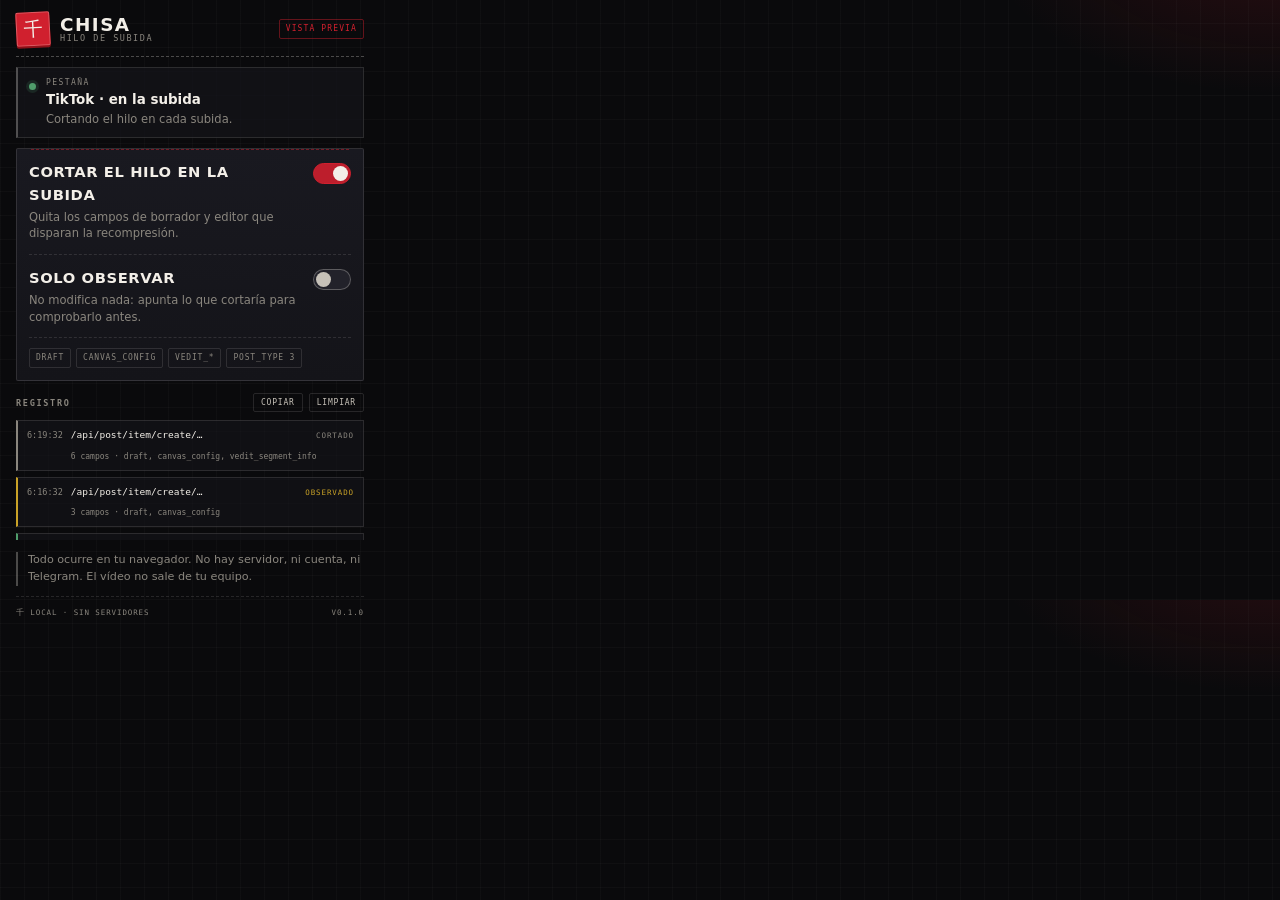
==== popup.html @ 880a68f1 "Chisa - hilo de subida: extension local, sin servidores" ====
<!doctype html>
<html lang="es">
  <head>
    <meta charset="utf-8" />
    <meta name="viewport" content="width=device-width, initial-scale=1" />
    <title>Chisa · hilo de subida</title>
    <link rel="stylesheet" href="popup.css" />
  </head>
  <body>
    <header class="head">
      <span class="seal" aria-hidden="true">千</span>
      <span class="brand">
        <strong>Chisa</strong>
        <em>hilo de subida</em>
      </span>
      <span id="previewTag" class="preview-tag" hidden>vista previa</span>
    </header>

    <section class="status" aria-live="polite">
      <span class="dot" id="dot"></span>
      <span class="status-copy">
        <span class="status-label">Pestaña</span>
        <strong id="tabState">Comprobando…</strong>
        <small id="tabHint">—</small>
      </span>
    </section>

    <section class="card">
      <label class="switch-row">
        <span class="switch-copy">
          <strong>Cortar el hilo en la subida</strong>
          <small>Quita los campos de borrador y editor que disparan la recompresión.</small>
        </span>
        <input id="active" class="sr" type="checkbox" />
        <span class="switch" aria-hidden="true"></span>
      </label>

      <label class="switch-row sub" id="dryRow">
        <span class="switch-copy">
          <strong>Solo observar</strong>
          <small>No modifica nada: apunta lo que cortaría para comprobarlo antes.</small>
        </span>
        <input id="dryRun" class="sr" type="checkbox" checked />
        <span class="switch" aria-hidden="true"></span>
      </label>

      <div class="rules" aria-label="Campos que se cortan">
        <span>draft</span>
        <span>canvas_config</span>
        <span>vedit_*</span>
        <span>post_type 3</span>
      </div>
    </section>

    <section class="log">
      <div class="log-head">
        <h2>Registro</h2>
        <span class="log-actions">
          <button id="copy" type="button">Copiar</button>
          <button id="clear" type="button">Limpiar</button>
        </span>
      </div>
      <ol id="hits" class="hits"></ol>
      <p id="empty" class="empty">
        Aún no se ha visto ninguna subida. Abre TikTok, entra en la subida y vuelve aquí.
      </p>
    </section>

    <p class="note">
      Todo ocurre en tu navegador. No hay servidor, ni cuenta, ni Telegram. El vídeo
      no sale de tu equipo.
    </p>

    <footer class="foot">
      <span>千 local · sin servidores</span>
      <span id="ver">v0.1.0</span>
    </footer>

    <script src="popup.js"></script>
  </body>
</html>
---- popup.css ----
/* ------------------------------------------------------------------ */
/* Chisa · hilo de subida — popup                                     */
/* ------------------------------------------------------------------ */

:root {
  --stage: #0a0a0c;
  --panel: #141419;
  --panel-2: #191920;
  --chalk: #f3efe8;
  --soft: #c6c1b8;
  --faint: #8a867e;
  --rule: rgba(243, 239, 232, 0.12);
  --rule-strong: rgba(243, 239, 232, 0.28);
  --red: #d0202e;
  --red-deep: #8c1119;
  --green: #4f9d6b;
  --display: "Bahnschrift SemiCondensed", "Bahnschrift", "Arial Narrow", "Segoe UI",
    system-ui, sans-serif;
  --mono: "Cascadia Mono", ui-monospace, Consolas, monospace;
  --cjk: "Microsoft YaHei", "PingFang SC", "Noto Sans SC", SimSun, serif;
}

* {
  box-sizing: border-box;
}

html,
body {
  margin: 0;
  padding: 0;
}

body {
  width: 380px;
  max-height: 600px;
  overflow-y: auto;
  padding: 0 16px 14px;
  background:
    repeating-linear-gradient(0deg, rgba(243, 239, 232, 0.025) 0 1px, transparent 1px 24px),
    repeating-linear-gradient(90deg, rgba(243, 239, 232, 0.025) 0 1px, transparent 1px 24px),
    radial-gradient(420px 220px at 100% -10%, rgba(208, 32, 46, 0.16), transparent 70%),
    var(--stage);
  color: var(--chalk);
  font: 13px/1.5 "Segoe UI", system-ui, -apple-system, sans-serif;
  -webkit-font-smoothing: antialiased;
}

::selection {
  background: var(--red);
  color: var(--chalk);
}

/* ---------------------------------------------------------------- */
/* cabecera                                                          */
/* ---------------------------------------------------------------- */

.head {
  display: flex;
  align-items: center;
  gap: 10px;
  padding: 12px 0 10px;
  border-bottom: 1px dashed var(--rule-strong);
}

.seal {
  display: grid;
  place-items: center;
  width: 34px;
  height: 34px;
  flex: none;
  background: var(--red);
  color: var(--chalk);
  font-family: var(--cjk);
  font-size: 19px;
  line-height: 1;
  border-radius: 2px;
  transform: rotate(-3deg);
  box-shadow:
    inset 0 0 0 1px rgba(243, 239, 232, 0.3),
    0 2px 0 var(--red-deep);
}

.brand {
  display: grid;
  line-height: 1.05;
}

.brand strong {
  font-family: var(--display);
  font-size: 1.15rem;
  font-weight: 600;
  letter-spacing: 0.08em;
  text-transform: uppercase;
}

.brand em {
  font-style: normal;
  font-family: var(--mono);
  font-size: 8.5px;
  letter-spacing: 0.18em;
  text-transform: uppercase;
  color: var(--faint);
}

.preview-tag {
  margin-left: auto;
  font-family: var(--mono);
  font-size: 8px;
  letter-spacing: 0.14em;
  text-transform: uppercase;
  color: var(--red);
  border: 1px solid rgba(208, 32, 46, 0.45);
  padding: 3px 6px;
  border-radius: 2px;
}

/* ---------------------------------------------------------------- */
/* estado                                                            */
/* ---------------------------------------------------------------- */

.status {
  display: flex;
  align-items: flex-start;
  gap: 10px;
  margin: 10px 0 0;
  padding: 9px 11px;
  background: rgba(20, 20, 25, 0.72);
  border: 1px solid var(--rule);
  border-left: 2px solid var(--rule-strong);
}

.dot {
  width: 7px;
  height: 7px;
  margin-top: 6px;
  flex: none;
  border-radius: 50%;
  background: var(--faint);
  box-shadow: 0 0 0 3px rgba(138, 134, 126, 0.12);
}

.status.is-live .dot {
  background: var(--green);
  box-shadow: 0 0 0 3px rgba(79, 157, 107, 0.16);
}

.status.is-warn .dot {
  background: #c9a227;
  box-shadow: 0 0 0 3px rgba(201, 162, 39, 0.16);
}

.status.is-off .dot {
  background: var(--red);
  box-shadow: 0 0 0 3px rgba(208, 32, 46, 0.16);
}

.status-copy {
  display: grid;
  gap: 1px;
  min-width: 0;
}

.status-label {
  font-family: var(--mono);
  font-size: 8px;
  letter-spacing: 0.18em;
  text-transform: uppercase;
  color: var(--faint);
}

.status-copy strong {
  font-size: 0.84rem;
  font-weight: 600;
}

.status-copy small {
  font-size: 0.72rem;
  color: var(--faint);
}

/* ---------------------------------------------------------------- */
/* tarjeta de control                                                */
/* ---------------------------------------------------------------- */

.card {
  position: relative;
  margin-top: 10px;
  padding: 12px;
  background: linear-gradient(180deg, var(--panel-2), var(--panel));
  border: 1px solid var(--rule);
  border-radius: 2px;
}

.card::before {
  content: "";
  position: absolute;
  top: 0;
  left: 14px;
  right: 14px;
  border-top: 1px dashed rgba(208, 32, 46, 0.5);
}

.switch-row {
  display: flex;
  align-items: flex-start;
  justify-content: space-between;
  gap: 14px;
  cursor: pointer;
}

.switch-row + .switch-row {
  margin-top: 12px;
  padding-top: 12px;
  border-top: 1px dashed var(--rule);
}

.switch-row.sub {
  opacity: 1;
  transition: opacity 160ms ease;
}

.switch-row.sub.is-idle {
  opacity: 0.45;
  pointer-events: none;
}

.switch-copy {
  display: grid;
  gap: 3px;
  min-width: 0;
}

.switch-copy strong {
  font-family: var(--display);
  font-size: 0.92rem;
  font-weight: 600;
  letter-spacing: 0.04em;
  text-transform: uppercase;
}

.switch-copy small {
  font-size: 0.72rem;
  line-height: 1.45;
  color: var(--faint);
}

.sr {
  position: absolute;
  width: 1px;
  height: 1px;
  opacity: 0;
  pointer-events: none;
}

.switch {
  position: relative;
  width: 38px;
  height: 21px;
  flex: none;
  margin-top: 2px;
  border-radius: 99px;
  background: #22222a;
  border: 1px solid var(--rule-strong);
  transition: background 160ms ease, border-color 160ms ease;
}

.switch::after {
  content: "";
  position: absolute;
  top: 2px;
  left: 2px;
  width: 15px;
  height: 15px;
  border-radius: 50%;
  background: var(--soft);
  transition: transform 160ms ease, background 160ms ease;
}

.sr:checked + .switch {
  background: rgba(208, 32, 46, 0.9);
  border-color: var(--red);
}

.sr:checked + .switch::after {
  transform: translateX(17px);
  background: var(--chalk);
}

.sr:focus-visible + .switch {
  outline: 2px dashed var(--red);
  outline-offset: 3px;
}

.rules {
  display: flex;
  flex-wrap: wrap;
  gap: 5px;
  margin-top: 12px;
  padding-top: 10px;
  border-top: 1px dashed var(--rule);
}

.rules span {
  font-family: var(--mono);
  font-size: 8px;
  letter-spacing: 0.1em;
  text-transform: uppercase;
  color: var(--faint);
  border: 1px solid var(--rule);
  padding: 3px 6px;
  border-radius: 2px;
}

/* ---------------------------------------------------------------- */
/* registro                                                          */
/* ---------------------------------------------------------------- */

.log {
  margin-top: 12px;
}

.log-head {
  display: flex;
  align-items: center;
  justify-content: space-between;
  gap: 10px;
}

.log-head h2 {
  margin: 0;
  font-family: var(--mono);
  font-size: 8.5px;
  font-weight: 600;
  letter-spacing: 0.2em;
  text-transform: uppercase;
  color: var(--faint);
}

.log-actions {
  display: flex;
  gap: 6px;
}

.log-actions button {
  background: transparent;
  border: 1px solid var(--rule);
  border-radius: 2px;
  color: var(--soft);
  font-family: var(--mono);
  font-size: 8px;
  letter-spacing: 0.1em;
  text-transform: uppercase;
  padding: 4px 7px;
  cursor: pointer;
}

.log-actions button:hover {
  color: var(--red);
  border-color: var(--red);
}

.hits {
  display: grid;
  gap: 6px;
  max-height: 120px;
  margin: 8px 0 0;
  padding: 0;
  list-style: none;
  overflow-y: auto;
}

.hit {
  display: grid;
  grid-template-columns: auto 1fr auto;
  align-items: baseline;
  gap: 8px;
  padding: 7px 9px;
  background: rgba(20, 20, 25, 0.6);
  border: 1px solid var(--rule);
  border-left: 2px solid var(--faint);
}

.hit.hit-cut {
  border-left-color: var(--red);
}

.hit.hit-dry {
  border-left-color: #c9a227;
}

.hit.hit-miss {
  border-left-color: var(--green);
}

.hit time {
  font-family: var(--mono);
  font-size: 8.5px;
  color: var(--faint);
}

.hit .path {
  font-family: var(--mono);
  font-size: 9.5px;
  overflow: hidden;
  text-overflow: ellipsis;
  white-space: nowrap;
}

.hit .kind {
  font-family: var(--mono);
  font-size: 7.5px;
  letter-spacing: 0.12em;
  text-transform: uppercase;
  color: var(--faint);
}

.hit.hit-cut .kind {
  color: var(--red);
}

.hit.hit-dry .kind {
  color: #c9a227;
}

.hit .detail {
  grid-column: 2 / -1;
  font-size: 8px;
  color: var(--faint);
  font-family: var(--mono);
}

.empty {
  margin: 10px 0 0;
  font-size: 0.72rem;
  line-height: 1.5;
  color: var(--faint);
}

/* ---------------------------------------------------------------- */
/* pie                                                               */
/* ---------------------------------------------------------------- */

.note {
  margin: 12px 0 0;
  padding-left: 10px;
  border-left: 2px solid var(--rule-strong);
  font-size: 0.7rem;
  line-height: 1.5;
  color: var(--faint);
}

.foot {
  display: flex;
  justify-content: space-between;
  gap: 10px;
  margin-top: 10px;
  padding-top: 10px;
  border-top: 1px dashed var(--rule);
  font-family: var(--mono);
  font-size: 7.5px;
  letter-spacing: 0.12em;
  text-transform: uppercase;
  color: var(--faint);
}
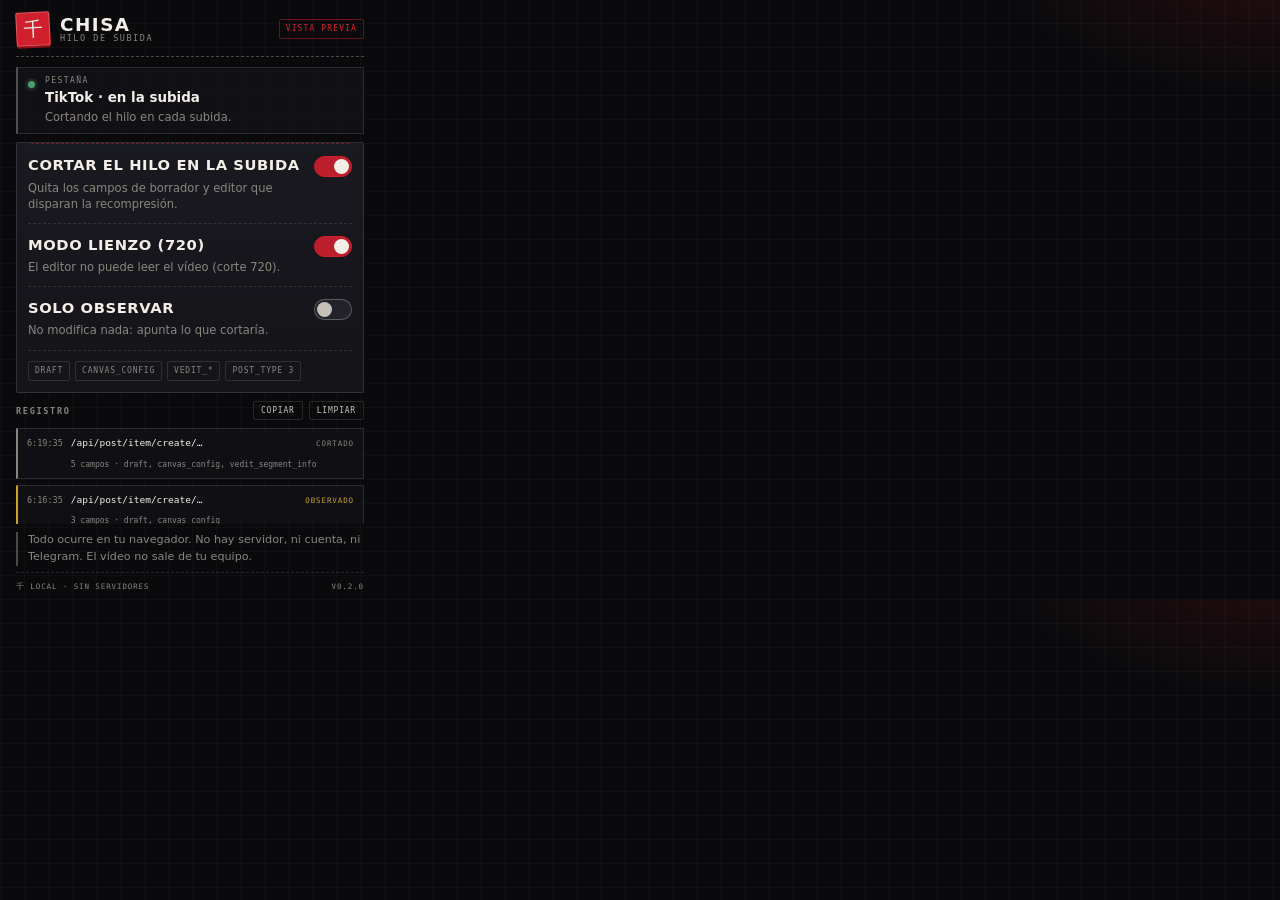
==== commit 63596288: "modo lienzo 720: createObjectURL falso, reglas exactas y popup 0.2.0 Corta solo draft, canvas_config" ====
--- a/popup.html
+++ b/popup.html
@@ -35,10 +35,19 @@
         <span class="switch" aria-hidden="true"></span>
       </label>
 
+      <label class="switch-row sub" id="canvasRow">
+        <span class="switch-copy">
+          <strong>Modo lienzo (720)</strong>
+          <small>El editor no puede leer el vídeo (corte 720).</small>
+        </span>
+        <input id="canvas" class="sr" type="checkbox" checked />
+        <span class="switch" aria-hidden="true"></span>
+      </label>
+
       <label class="switch-row sub" id="dryRow">
         <span class="switch-copy">
           <strong>Solo observar</strong>
-          <small>No modifica nada: apunta lo que cortaría para comprobarlo antes.</small>
+          <small>No modifica nada: apunta lo que cortaría.</small>
         </span>
         <input id="dryRun" class="sr" type="checkbox" checked />
         <span class="switch" aria-hidden="true"></span>
@@ -73,7 +82,7 @@
 
     <footer class="foot">
       <span>千 local · sin servidores</span>
-      <span id="ver">v0.1.0</span>
+      <span id="ver">v0.2.0</span>
     </footer>
 
     <script src="popup.js"></script>
--- a/popup.css
+++ b/popup.css
@@ -34,7 +34,7 @@
   width: 380px;
   max-height: 600px;
   overflow-y: auto;
-  padding: 0 16px 14px;
+  padding: 0 16px 10px;
   background:
     repeating-linear-gradient(0deg, rgba(243, 239, 232, 0.025) 0 1px, transparent 1px 24px),
     repeating-linear-gradient(90deg, rgba(243, 239, 232, 0.025) 0 1px, transparent 1px 24px),
@@ -123,7 +123,7 @@
   align-items: flex-start;
   gap: 10px;
   margin: 10px 0 0;
-  padding: 9px 11px;
+  padding: 7px 10px;
   background: rgba(20, 20, 25, 0.72);
   border: 1px solid var(--rule);
   border-left: 2px solid var(--rule-strong);
@@ -184,8 +184,8 @@
 
 .card {
   position: relative;
-  margin-top: 10px;
-  padding: 12px;
+  margin-top: 8px;
+  padding: 11px;
   background: linear-gradient(180deg, var(--panel-2), var(--panel));
   border: 1px solid var(--rule);
   border-radius: 2px;
@@ -209,8 +209,8 @@
 }
 
 .switch-row + .switch-row {
-  margin-top: 12px;
-  padding-top: 12px;
+  margin-top: 10px;
+  padding-top: 10px;
   border-top: 1px dashed var(--rule);
 }
 
@@ -316,7 +316,7 @@
 /* ---------------------------------------------------------------- */
 
 .log {
-  margin-top: 12px;
+  margin-top: 8px;
 }
 
 .log-head {
@@ -362,7 +362,7 @@
 .hits {
   display: grid;
   gap: 6px;
-  max-height: 120px;
+  max-height: 96px;
   margin: 8px 0 0;
   padding: 0;
   list-style: none;
@@ -441,7 +441,7 @@
 /* ---------------------------------------------------------------- */
 
 .note {
-  margin: 12px 0 0;
+  margin: 8px 0 0;
   padding-left: 10px;
   border-left: 2px solid var(--rule-strong);
   font-size: 0.7rem;
@@ -453,8 +453,8 @@
   display: flex;
   justify-content: space-between;
   gap: 10px;
-  margin-top: 10px;
-  padding-top: 10px;
+  margin-top: 6px;
+  padding-top: 8px;
   border-top: 1px dashed var(--rule);
   font-family: var(--mono);
   font-size: 7.5px;
